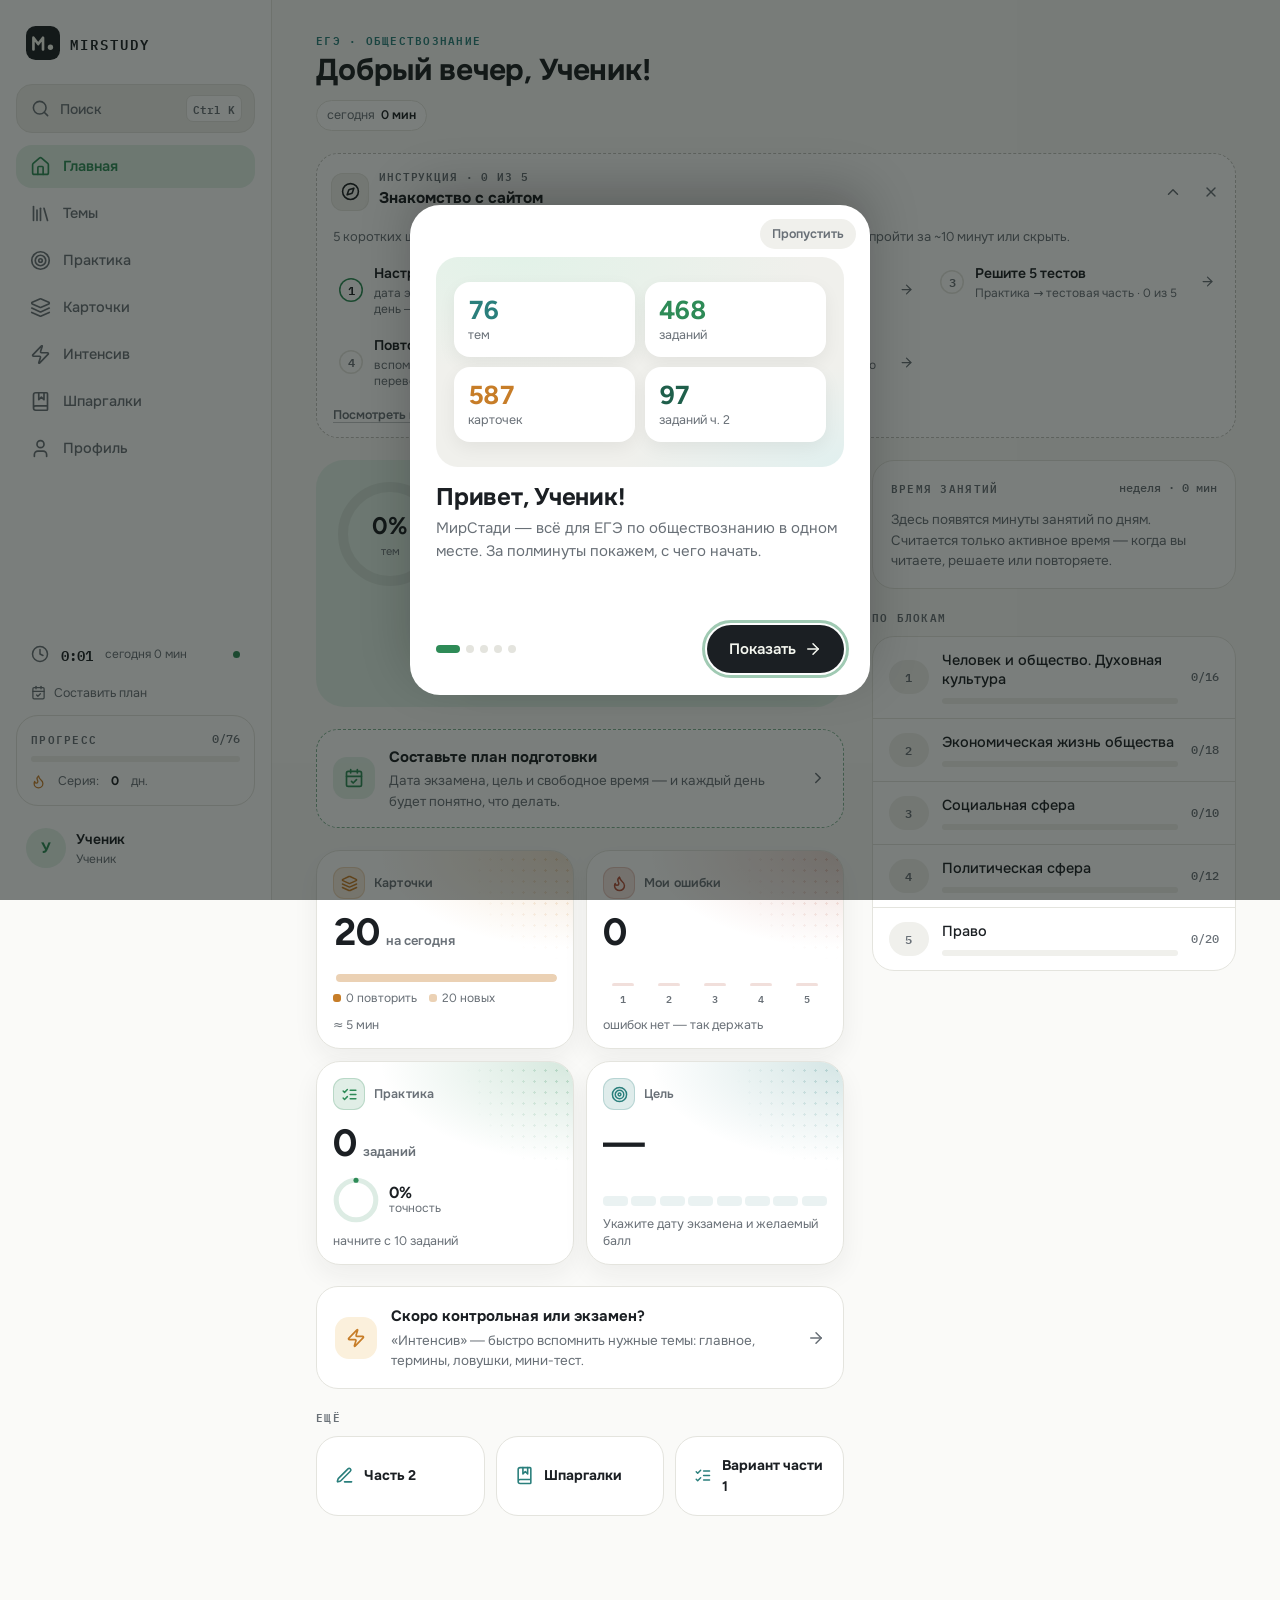
==== index.html @ 25aa282b "МирСтади: полная версия — все 76 тем, план, Интенсив, поиск, перенос прогресса Co-Authored-By: Claud" ====
<!doctype html>
<html lang="ru" data-theme="light">
  <head>
    <meta charset="utf-8" />
    <meta name="viewport" content="width=device-width, initial-scale=1, viewport-fit=cover" />
    <meta name="theme-color" content="#FAFAF8" />
    <meta name="description" content="МирСтади — подготовка к ЕГЭ по обществознанию: полные уроки по кодификатору 2026, тесты с автопроверкой, карточки с интервальным повторением, вторая часть с критериями." />
    <link rel="icon" href="./favicon.svg" type="image/svg+xml" />
    <link rel="manifest" href="./manifest.webmanifest" />
    <link rel="apple-touch-icon" href="./icons/apple-touch-icon.png" />
    <meta name="apple-mobile-web-app-capable" content="yes" />
    <meta name="mobile-web-app-capable" content="yes" />
    <meta name="apple-mobile-web-app-title" content="МирСтади" />
    <meta name="apple-mobile-web-app-status-bar-style" content="default" />
    <title>МирСтади · Обществознание ЕГЭ</title>
    <script>
      // тема до загрузки приложения — чтобы не было «вспышки» светлого фона
      try {
        var t = localStorage.getItem("ms:theme") || "auto";
        var dark = t === "dark" || (t === "auto" && window.matchMedia("(prefers-color-scheme: dark)").matches);
        document.documentElement.setAttribute("data-theme", dark ? "dark" : "light");
      } catch (e) {}
    </script>
    <script type="module" crossorigin src="./assets/index-BAd6mZoc.js"></script>
    <link rel="stylesheet" crossorigin href="./assets/index-C3soVQ2v.css">
  </head>
  <body>
    <div id="root"></div>
  </body>
</html>
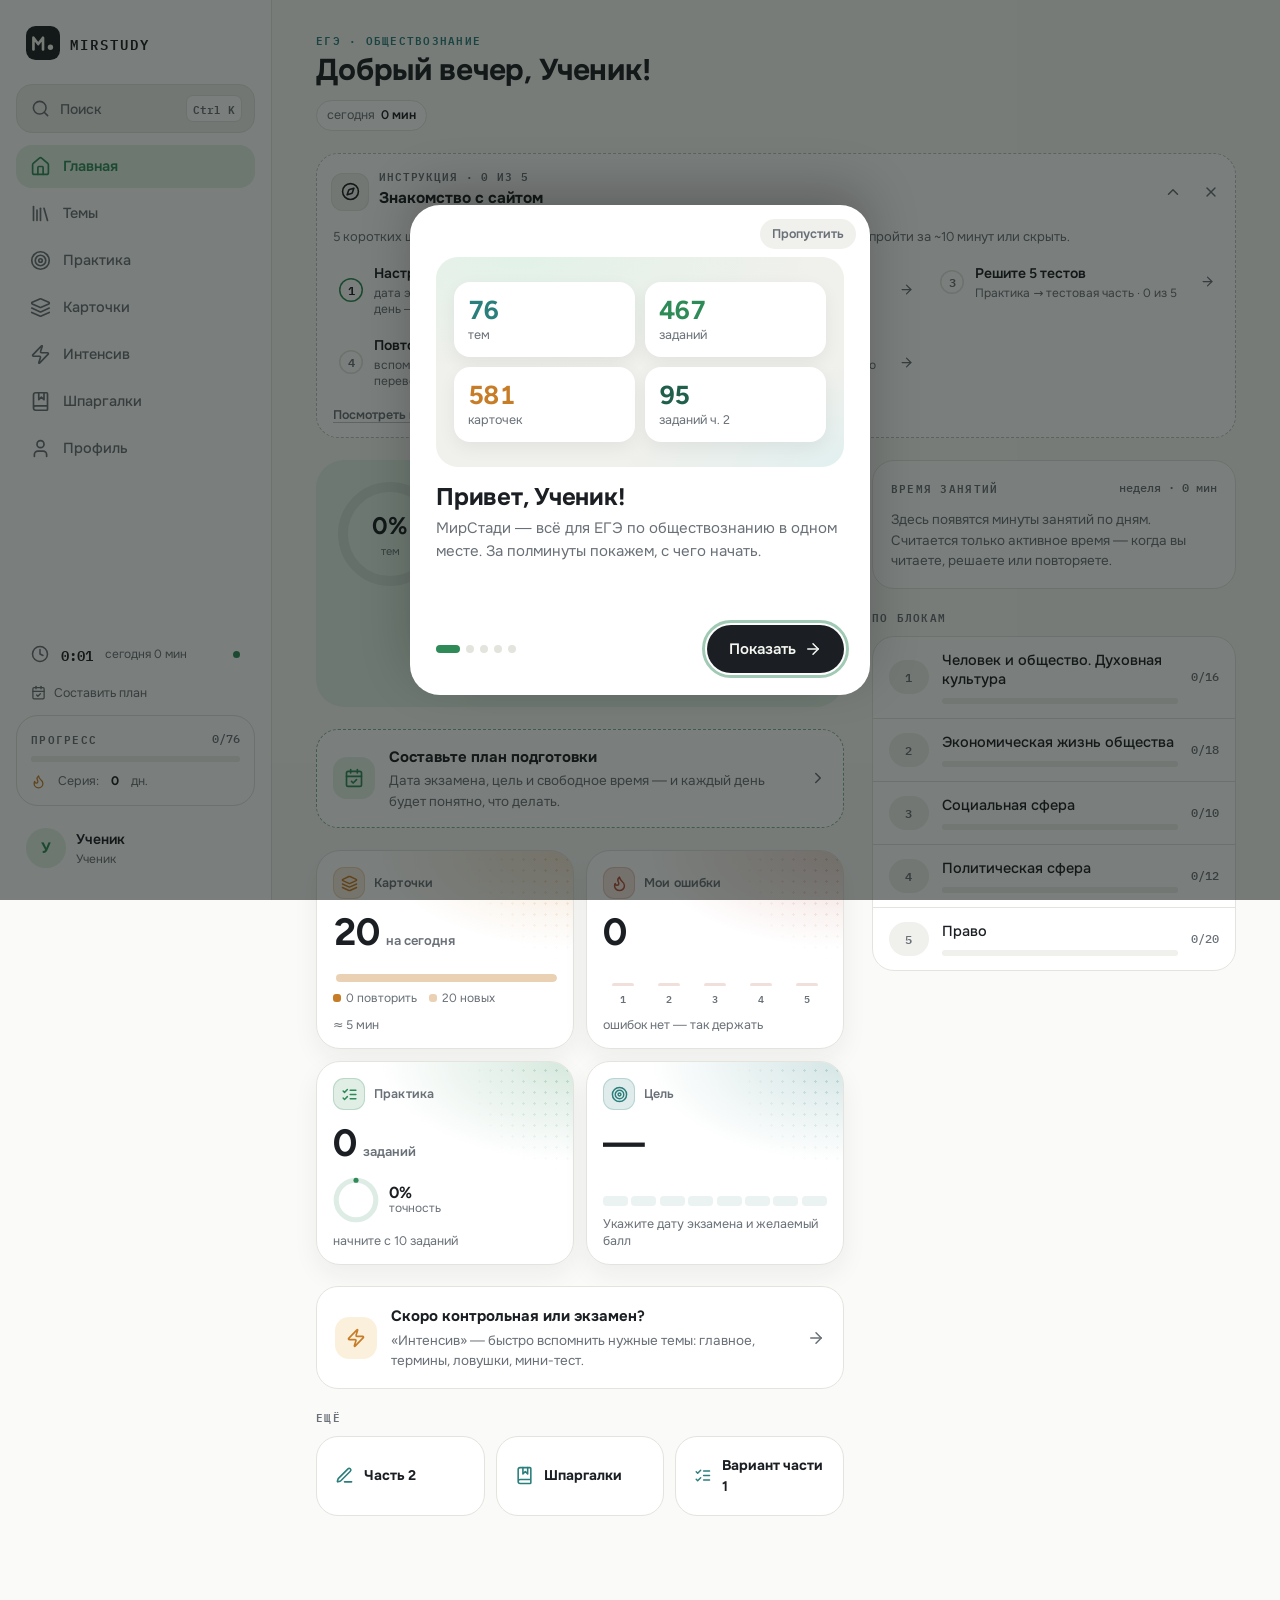
==== commit 04809f79: "МирСтади: защита авторских прав — условия использования, лицензия, отпечатки, защита материалов Co-A" ====
--- a/index.html
+++ b/index.html
@@ -2,6 +2,8 @@
 <html lang="ru" data-theme="light">
   <head>
     <meta charset="utf-8" />
+    <meta name="copyright" content="© 2026 МирСтади. Все права защищены." />
+    <meta name="robots" content="noai, noimageai" />
     <meta name="viewport" content="width=device-width, initial-scale=1, viewport-fit=cover" />
     <meta name="theme-color" content="#FAFAF8" />
     <meta name="description" content="МирСтади — подготовка к ЕГЭ по обществознанию: полные уроки по кодификатору 2026, тесты с автопроверкой, карточки с интервальным повторением, вторая часть с критериями." />
@@ -21,8 +23,8 @@
         document.documentElement.setAttribute("data-theme", dark ? "dark" : "light");
       } catch (e) {}
     </script>
-    <script type="module" crossorigin src="./assets/index-BAd6mZoc.js"></script>
-    <link rel="stylesheet" crossorigin href="./assets/index-C3soVQ2v.css">
+    <script type="module" crossorigin src="./assets/index-CwckjE6f.js"></script>
+    <link rel="stylesheet" crossorigin href="./assets/index-DrXsIjD1.css">
   </head>
   <body>
     <div id="root"></div>
--- a/assets/index-DrXsIjD1.css
+++ b/assets/index-DrXsIjD1.css
@@ -0,0 +1 @@
+@font-face{font-family:Figtree;font-style:normal;font-display:swap;font-weight:400;src:url([data-uri]) format("woff2"),url([data-uri]) format("woff")}@font-face{font-family:Figtree;font-style:normal;font-display:swap;font-weight:500;src:url([data-uri]) format("woff2"),url([data-uri]) format("woff")}@font-face{font-family:Figtree;font-style:normal;font-display:swap;font-weight:600;src:url([data-uri]) format("woff2"),url([data-uri]) format("woff")}@font-face{font-family:Figtree;font-style:normal;font-display:swap;font-weight:700;src:url([data-uri]) format("woff2"),url([data-uri]) format("woff")}@font-face{font-family:Onest;font-style:normal;font-display:swap;font-weight:400;src:url([data-uri]) format("woff2"),url([data-uri]) format("woff")}@font-face{font-family:Onest;font-style:normal;font-display:swap;font-weight:500;src:url([data-uri]) format("woff2"),url([data-uri]) format("woff")}@font-face{font-family:Onest;font-style:normal;font-display:swap;font-weight:600;src:url([data-uri]) format("woff2"),url([data-uri]) format("woff")}@font-face{font-family:Onest;font-style:normal;font-display:swap;font-weight:700;src:url([data-uri]) format("woff2"),url([data-uri]) format("woff")}@font-face{font-family:IBM Plex Mono;font-style:normal;font-display:swap;font-weight:500;src:url([data-uri]) format("woff2"),url([data-uri]) format("woff")}@font-face{font-family:IBM Plex Mono;font-style:normal;font-display:swap;font-weight:600;src:url([data-uri]) format("woff2"),url([data-uri]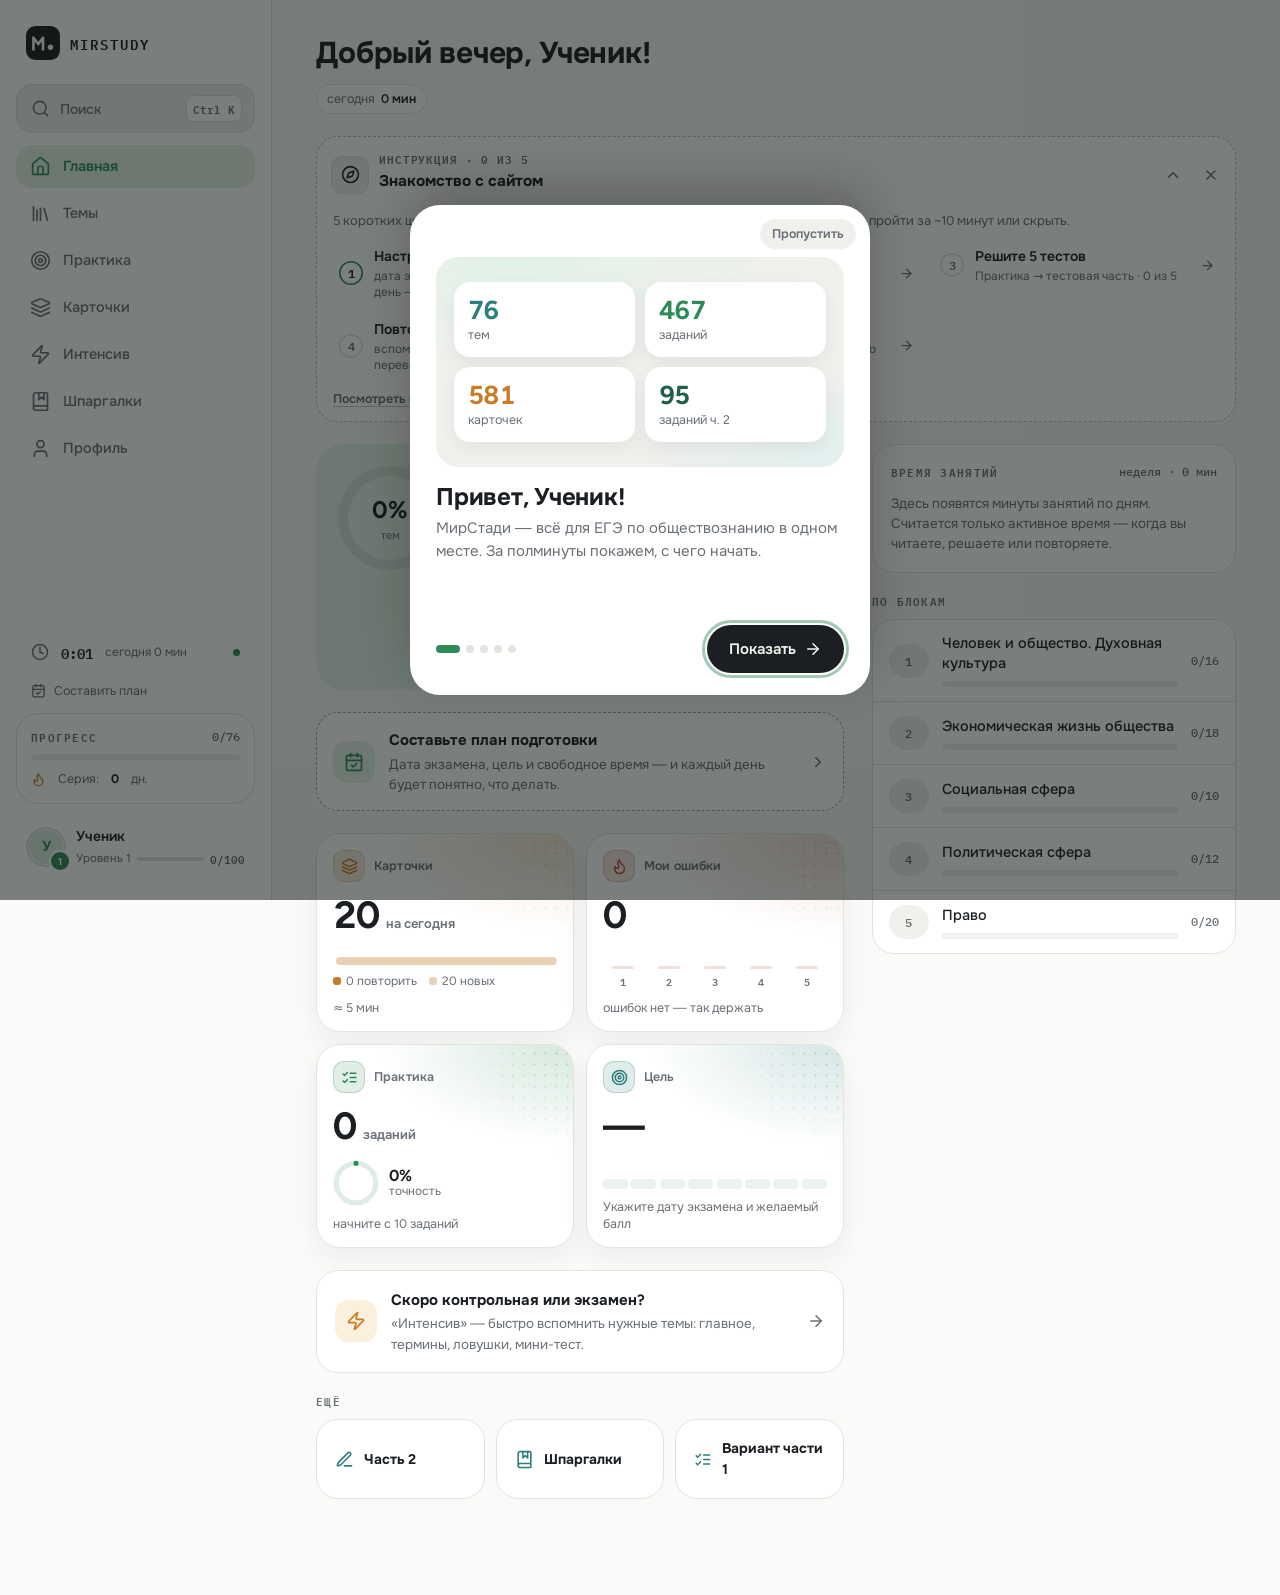
==== commit 3403b9c7: "МирСтади: Telegram Mini App, новые шпаргалки, профиль, XP и уровни - вход по аккаунту Telegram, прог" ====
--- a/index.html
+++ b/index.html
@@ -16,15 +16,28 @@
     <meta name="apple-mobile-web-app-status-bar-style" content="default" />
     <title>МирСтади · Обществознание ЕГЭ</title>
     <script>
+      // Открыто как мини-приложение Telegram? Тогда подключаем его официальный скрипт (лежит рядом,
+      // без обращения к telegram.org) — до запуска приложения, чтобы данные Telegram были готовы сразу.
+      (function () {
+        var tg = false;
+        try {
+          tg = /tgWebApp/.test(location.hash + location.search) ||
+            !!sessionStorage.getItem("__telegram__initParams") || !!window.TelegramWebviewProxy;
+        } catch (e) {}
+        if (tg) document.write('<script src="./tg-web-app.js"><\/script>');
+      })();
+    </script>
+    <script>
       // тема до загрузки приложения — чтобы не было «вспышки» светлого фона
       try {
         var t = localStorage.getItem("ms:theme") || "auto";
-        var dark = t === "dark" || (t === "auto" && window.matchMedia("(prefers-color-scheme: dark)").matches);
+        var tgs = window.Telegram && window.Telegram.WebApp && window.Telegram.WebApp.initData && window.Telegram.WebApp.colorScheme;
+        var dark = t === "dark" || (t === "auto" && (tgs ? tgs === "dark" : window.matchMedia("(prefers-color-scheme: dark)").matches));
         document.documentElement.setAttribute("data-theme", dark ? "dark" : "light");
       } catch (e) {}
     </script>
-    <script type="module" crossorigin src="./assets/index-CwckjE6f.js"></script>
-    <link rel="stylesheet" crossorigin href="./assets/index-DrXsIjD1.css">
+    <script type="module" crossorigin src="./assets/index-DXVHisf0.js"></script>
+    <link rel="stylesheet" crossorigin href="./assets/index-BybzVU8h.css">
   </head>
   <body>
     <div id="root"></div>
--- a/assets/index-BybzVU8h.css
+++ b/assets/index-BybzVU8h.css
@@ -0,0 +1 @@
+@font-face{font-family:Figtree;font-style:normal;font-display:swap;font-weight:400;src:url([data-uri]) format("woff2"),url([data-uri]) format("woff")}@font-face{font-family:Figtree;font-style:normal;font-display:swap;font-weight:500;src:url([data-uri]) format("woff2"),url([data-uri]) format("woff")}@font-face{font-family:Figtree;font-style:normal;font-display:swap;font-weight:600;src:url([data-uri]) format("woff2"),url([data-uri]) format("woff")}@font-face{font-family:Figtree;font-style:normal;font-display:swap;font-weight:700;src:url([data-uri]) format("woff2"),url([data-uri]) format("woff")}@font-face{font-family:Onest;font-style:normal;font-display:swap;font-weight:400;src:url([data-uri]) format("woff2"),url([data-uri]) format("woff")}@font-face{font-family:Onest;font-style:normal;font-display:swap;font-weight:500;src:url([data-uri]) format("woff2"),url([data-uri]) format("woff")}@font-face{font-family:Onest;font-style:normal;font-display:swap;font-weight:600;src:url([data-uri]) format("woff2"),url([data-uri]) format("woff")}@font-face{font-family:Onest;font-style:normal;font-display:swap;font-weight:700;src:url([data-uri]) format("woff2"),url([data-uri]) format("woff")}@font-face{font-family:IBM Plex Mono;font-style:normal;font-display:swap;font-weight:500;src:url([data-uri]) format("woff2"),url([data-uri]) format("woff")}@font-face{font-family:IBM Plex Mono;font-style:normal;font-display:swap;font-weight:600;src:url([data-uri]) format("woff2"),url([data-uri]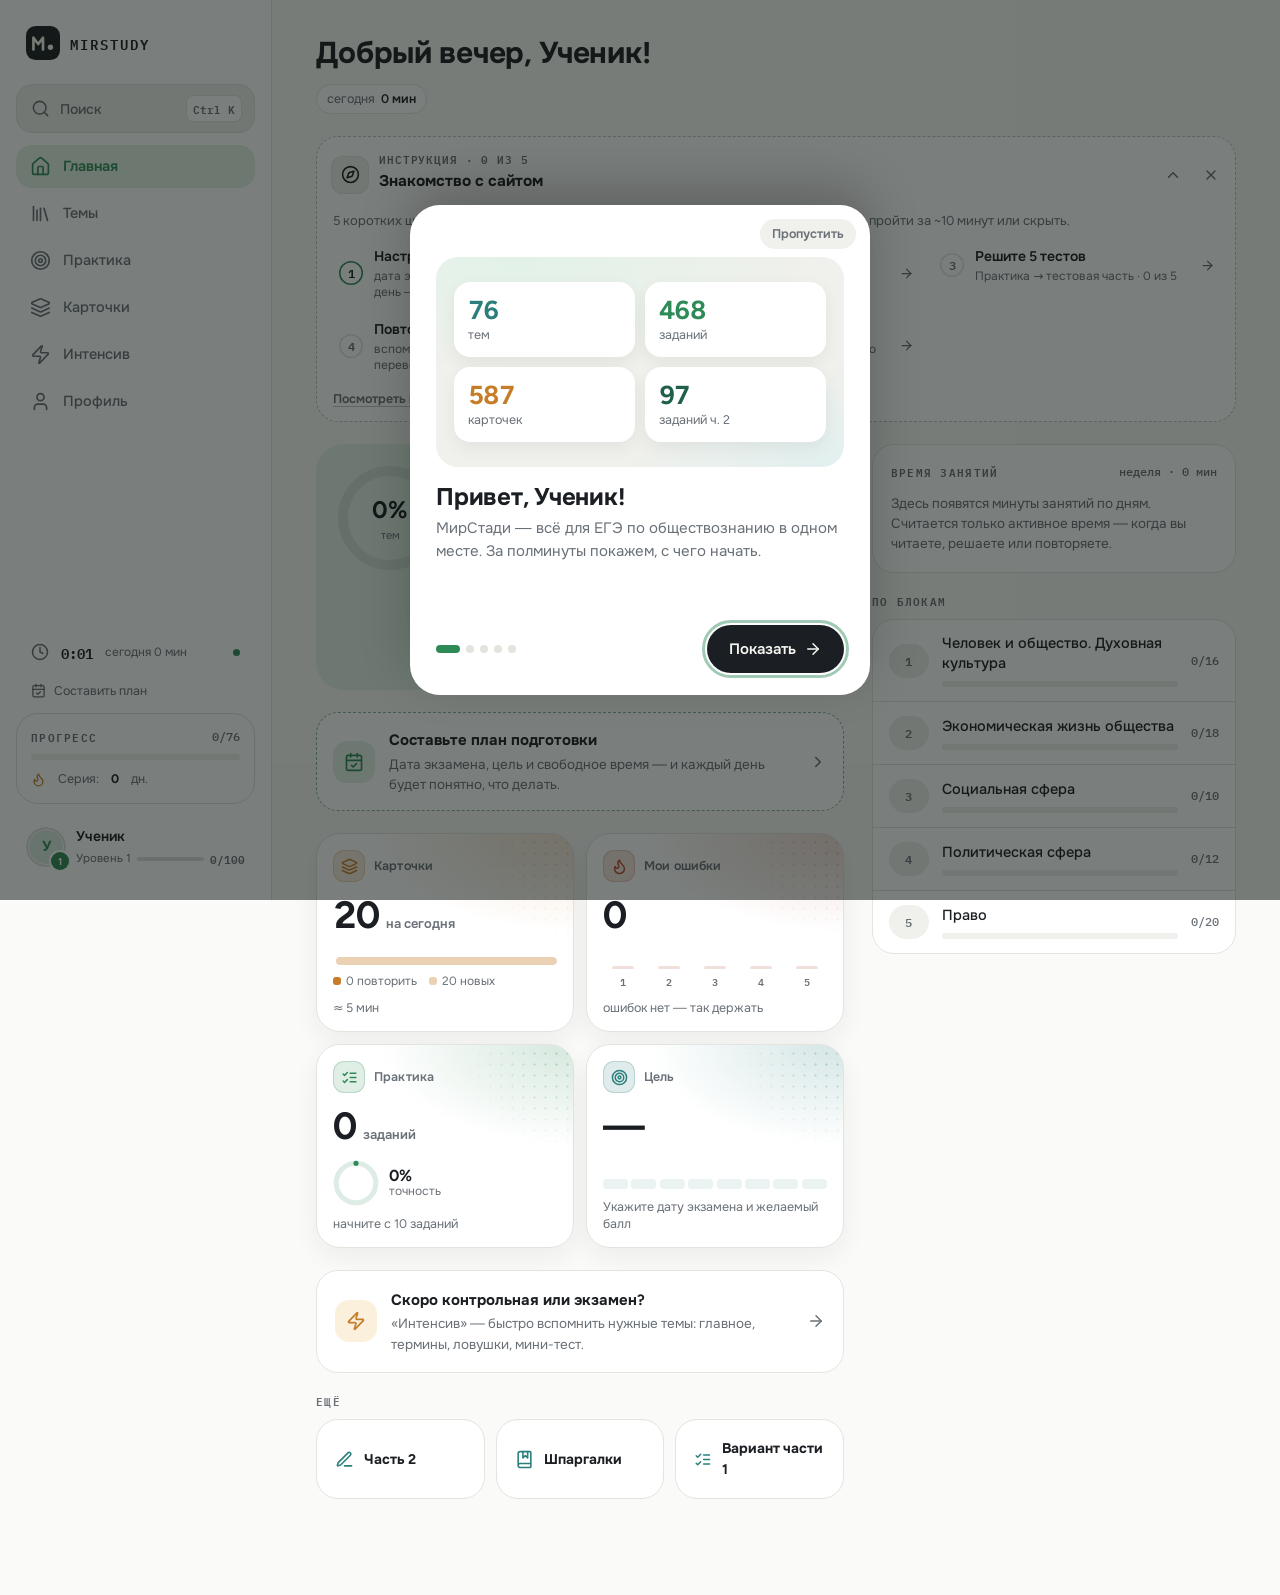
==== commit 46b64d68: "МирСтади: шпаргалки — вкладкой в «Практике», исправлен график № 21, политика — про Telegram Co-Autho" ====
--- a/index.html
+++ b/index.html
@@ -36,8 +36,8 @@
         document.documentElement.setAttribute("data-theme", dark ? "dark" : "light");
       } catch (e) {}
     </script>
-    <script type="module" crossorigin src="./assets/index-DXVHisf0.js"></script>
-    <link rel="stylesheet" crossorigin href="./assets/index-BybzVU8h.css">
+    <script type="module" crossorigin src="./assets/index-BrsRwT3t.js"></script>
+    <link rel="stylesheet" crossorigin href="./assets/index-D3bYcHNE.css">
   </head>
   <body>
     <div id="root"></div>
--- a/assets/index-D3bYcHNE.css
+++ b/assets/index-D3bYcHNE.css
@@ -0,0 +1 @@
+@font-face{font-family:Figtree;font-style:normal;font-display:swap;font-weight:400;src:url([data-uri]) format("woff2"),url([data-uri]) format("woff")}@font-face{font-family:Figtree;font-style:normal;font-display:swap;font-weight:500;src:url([data-uri]) format("woff2"),url([data-uri]) format("woff")}@font-face{font-family:Figtree;font-style:normal;font-display:swap;font-weight:600;src:url([data-uri]) format("woff2"),url([data-uri]) format("woff")}@font-face{font-family:Figtree;font-style:normal;font-display:swap;font-weight:700;src:url([data-uri]) format("woff2"),url([data-uri]) format("woff")}@font-face{font-family:Onest;font-style:normal;font-display:swap;font-weight:400;src:url([data-uri]) format("woff2"),url([data-uri]) format("woff")}@font-face{font-family:Onest;font-style:normal;font-display:swap;font-weight:500;src:url([data-uri]) format("woff2"),url([data-uri]) format("woff")}@font-face{font-family:Onest;font-style:normal;font-display:swap;font-weight:600;src:url([data-uri]) format("woff2"),url([data-uri]) format("woff")}@font-face{font-family:Onest;font-style:normal;font-display:swap;font-weight:700;src:url([data-uri]) format("woff2"),url([data-uri]) format("woff")}@font-face{font-family:IBM Plex Mono;font-style:normal;font-display:swap;font-weight:500;src:url([data-uri]) format("woff2"),url([data-uri]) format("woff")}@font-face{font-family:IBM Plex Mono;font-style:normal;font-display:swap;font-weight:600;src:url([data-uri]) format("woff2"),url([data-uri]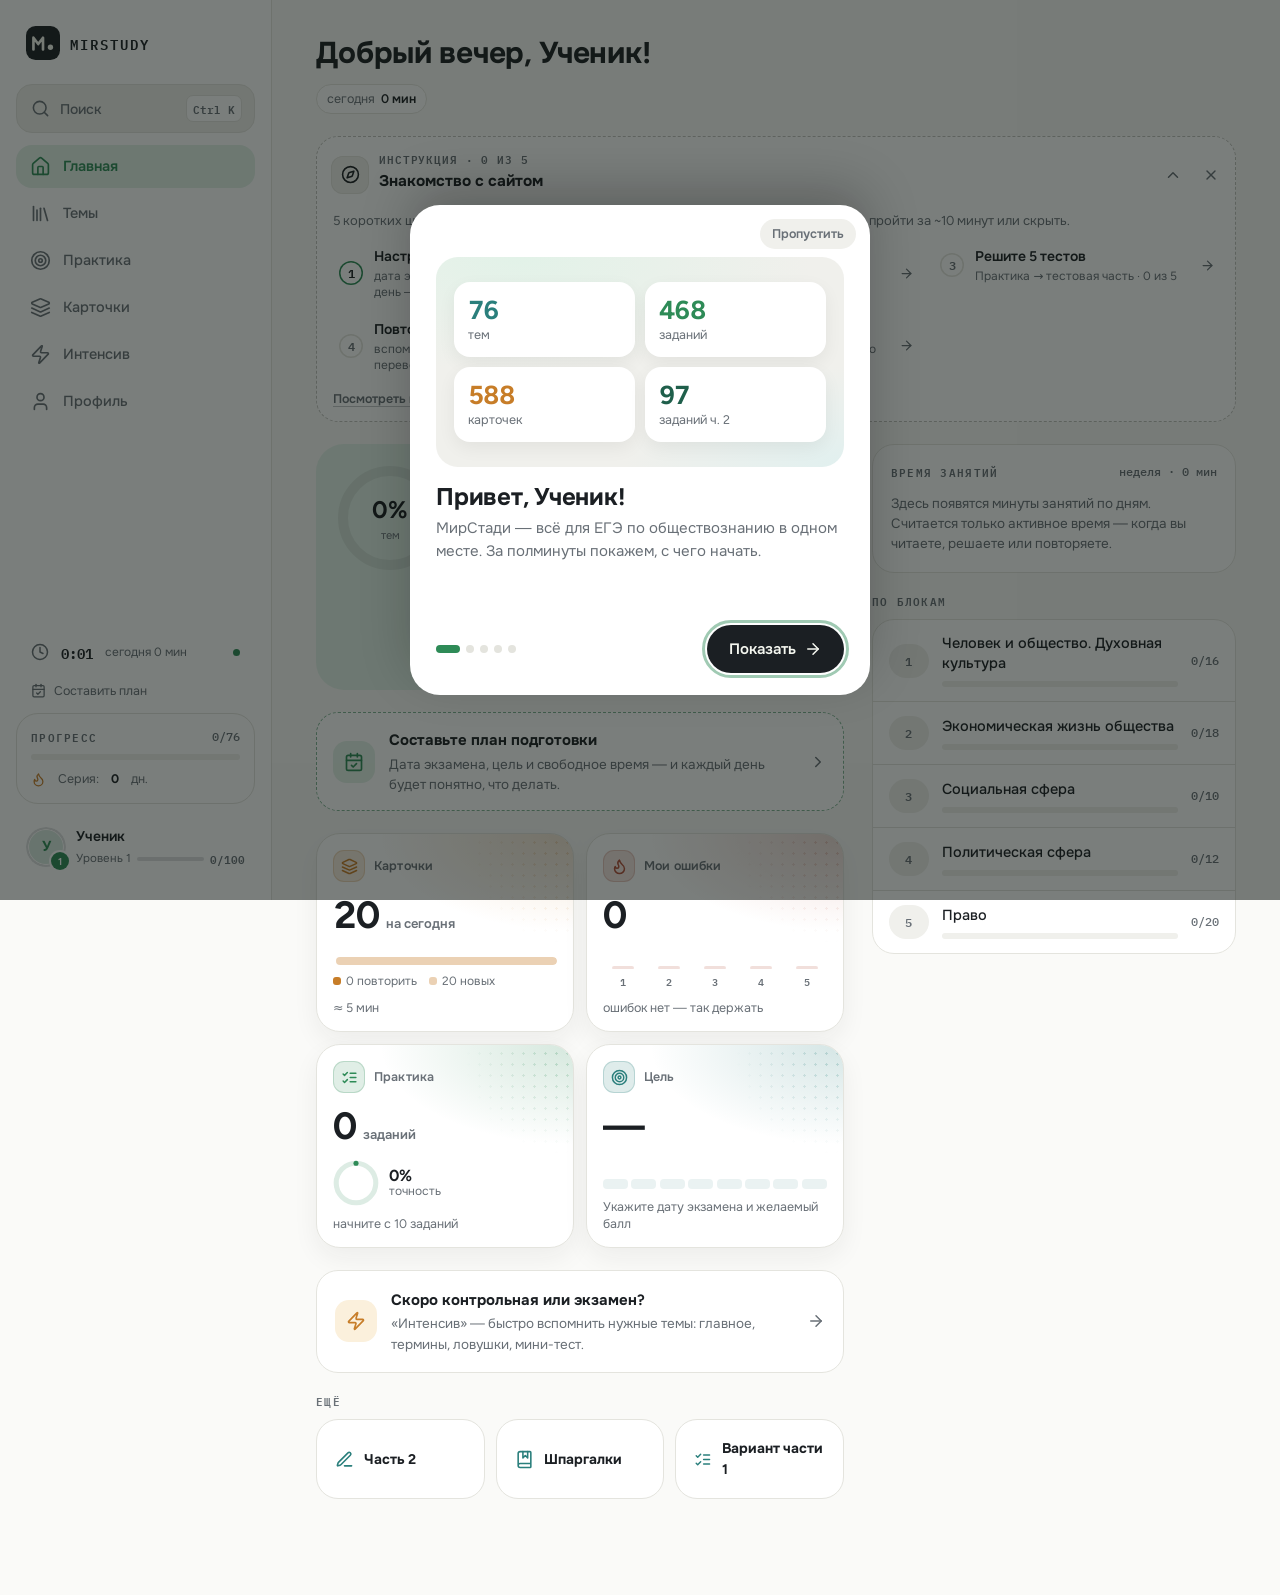
==== commit bbf367dc: "МирСтади: политика (сервер с согласия), админ-панель учеников, установщик сервера Co-Authored-By: Cl" ====
--- a/index.html
+++ b/index.html
@@ -36,8 +36,8 @@
         document.documentElement.setAttribute("data-theme", dark ? "dark" : "light");
       } catch (e) {}
     </script>
-    <script type="module" crossorigin src="./assets/index-BrsRwT3t.js"></script>
-    <link rel="stylesheet" crossorigin href="./assets/index-D3bYcHNE.css">
+    <script type="module" crossorigin src="./assets/index-D8DH08AY.js"></script>
+    <link rel="stylesheet" crossorigin href="./assets/index-DOPioj6W.css">
   </head>
   <body>
     <div id="root"></div>
--- a/assets/index-DOPioj6W.css
+++ b/assets/index-DOPioj6W.css
@@ -0,0 +1 @@
+@font-face{font-family:Figtree;font-style:normal;font-display:swap;font-weight:400;src:url([data-uri]) format("woff2"),url([data-uri]) format("woff")}@font-face{font-family:Figtree;font-style:normal;font-display:swap;font-weight:500;src:url([data-uri]) format("woff2"),url([data-uri]) format("woff")}@font-face{font-family:Figtree;font-style:normal;font-display:swap;font-weight:600;src:url([data-uri]) format("woff2"),url([data-uri]) format("woff")}@font-face{font-family:Figtree;font-style:normal;font-display:swap;font-weight:700;src:url([data-uri]) format("woff2"),url([data-uri]) format("woff")}@font-face{font-family:Onest;font-style:normal;font-display:swap;font-weight:400;src:url([data-uri]) format("woff2"),url([data-uri]) format("woff")}@font-face{font-family:Onest;font-style:normal;font-display:swap;font-weight:500;src:url([data-uri]) format("woff2"),url([data-uri]) format("woff")}@font-face{font-family:Onest;font-style:normal;font-display:swap;font-weight:600;src:url([data-uri]) format("woff2"),url([data-uri]) format("woff")}@font-face{font-family:Onest;font-style:normal;font-display:swap;font-weight:700;src:url([data-uri]) format("woff2"),url([data-uri]) format("woff")}@font-face{font-family:IBM Plex Mono;font-style:normal;font-display:swap;font-weight:500;src:url([data-uri]) format("woff2"),url([data-uri]) format("woff")}@font-face{font-family:IBM Plex Mono;font-style:normal;font-display:swap;font-weight:600;src:url([data-uri]) format("woff2"),url([data-uri]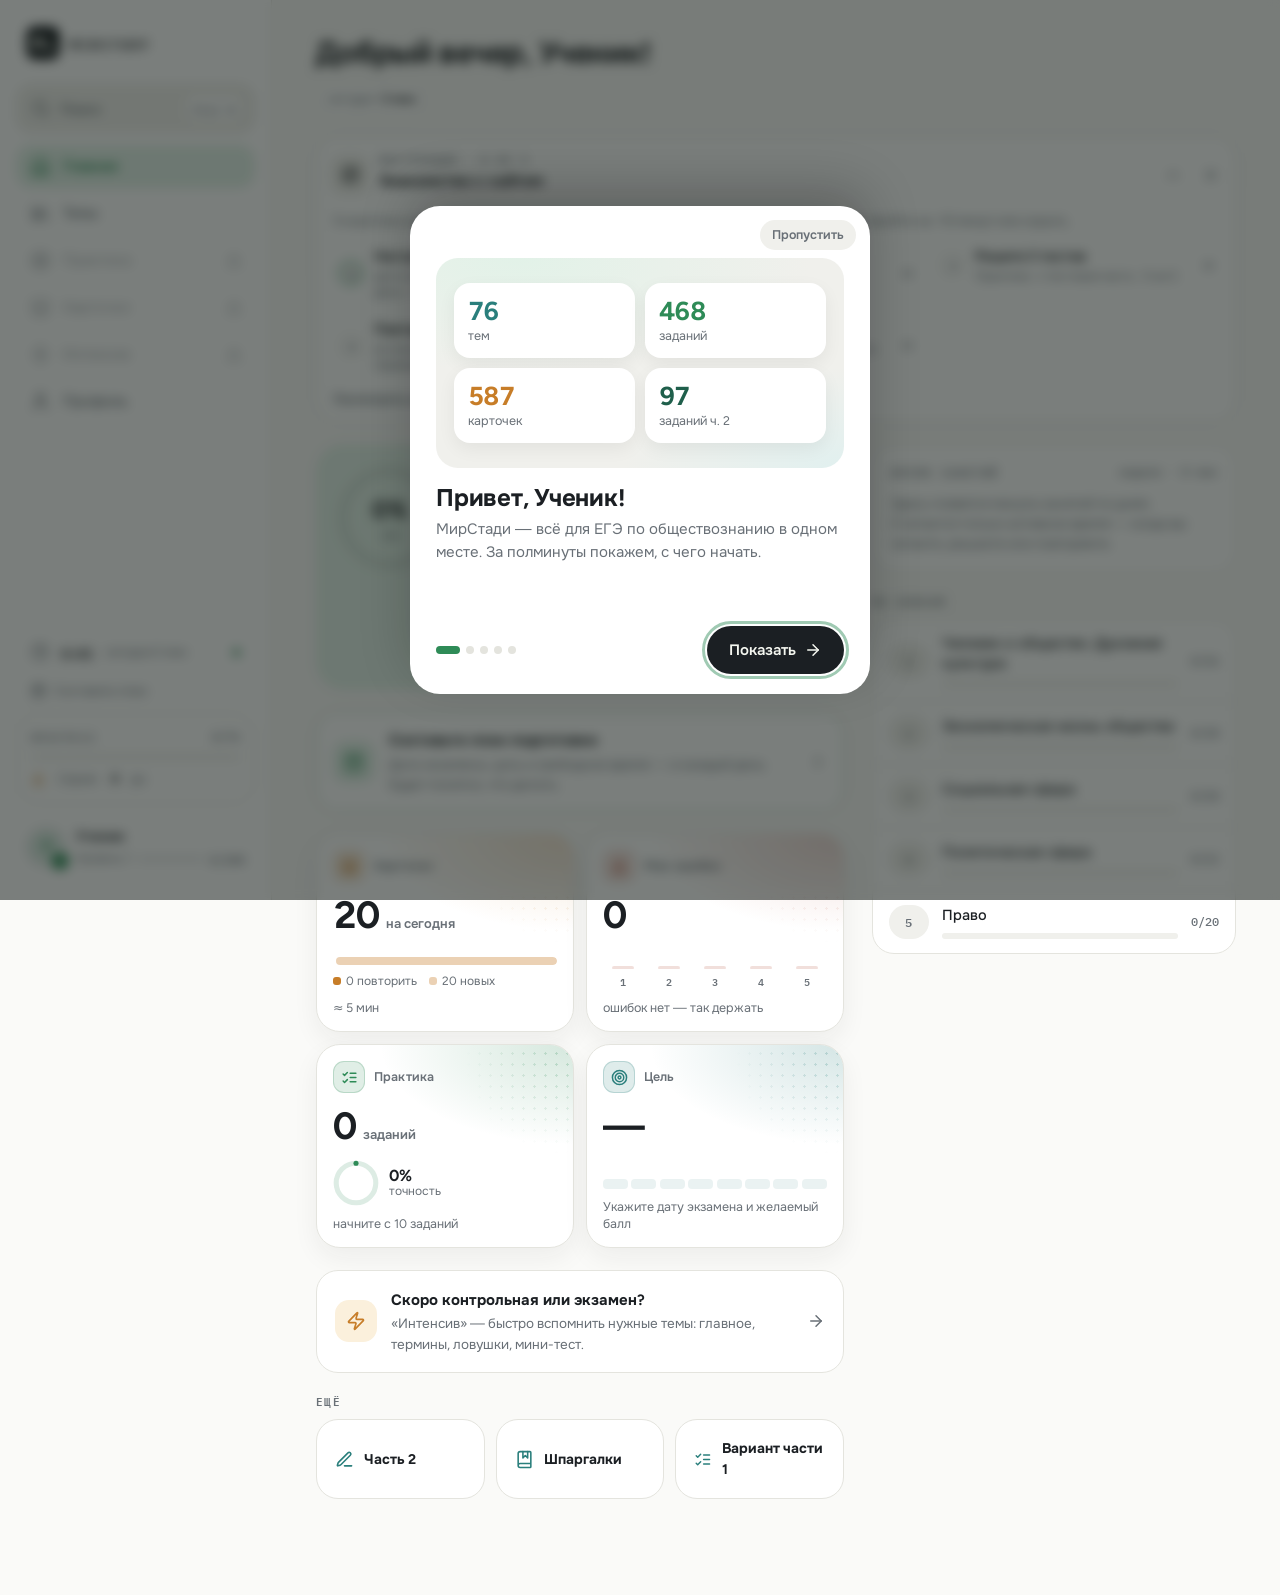
==== commit 52dbb1a7: "МирСтади: блоки тем свёрнуты, даты ЕГЭ 2027, пошаговое открытие разделов и подсказки по центру Co-Au" ====
--- a/index.html
+++ b/index.html
@@ -36,8 +36,8 @@
         document.documentElement.setAttribute("data-theme", dark ? "dark" : "light");
       } catch (e) {}
     </script>
-    <script type="module" crossorigin src="./assets/index-D8DH08AY.js"></script>
-    <link rel="stylesheet" crossorigin href="./assets/index-DOPioj6W.css">
+    <script type="module" crossorigin src="./assets/index-CpTUqFh_.js"></script>
+    <link rel="stylesheet" crossorigin href="./assets/index-BkjxL7Q1.css">
   </head>
   <body>
     <div id="root"></div>
--- a/assets/index-BkjxL7Q1.css
+++ b/assets/index-BkjxL7Q1.css
@@ -0,0 +1 @@
+@font-face{font-family:Figtree;font-style:normal;font-display:swap;font-weight:400;src:url([data-uri]) format("woff2"),url([data-uri]) format("woff")}@font-face{font-family:Figtree;font-style:normal;font-display:swap;font-weight:500;src:url([data-uri]) format("woff2"),url([data-uri]) format("woff")}@font-face{font-family:Figtree;font-style:normal;font-display:swap;font-weight:600;src:url([data-uri]) format("woff2"),url([data-uri]) format("woff")}@font-face{font-family:Figtree;font-style:normal;font-display:swap;font-weight:700;src:url([data-uri]) format("woff2"),url([data-uri]) format("woff")}@font-face{font-family:Onest;font-style:normal;font-display:swap;font-weight:400;src:url([data-uri]) format("woff2"),url([data-uri]) format("woff")}@font-face{font-family:Onest;font-style:normal;font-display:swap;font-weight:500;src:url([data-uri]) format("woff2"),url([data-uri]) format("woff")}@font-face{font-family:Onest;font-style:normal;font-display:swap;font-weight:600;src:url([data-uri]) format("woff2"),url([data-uri]) format("woff")}@font-face{font-family:Onest;font-style:normal;font-display:swap;font-weight:700;src:url([data-uri]) format("woff2"),url([data-uri]) format("woff")}@font-face{font-family:IBM Plex Mono;font-style:normal;font-display:swap;font-weight:500;src:url([data-uri]) format("woff2"),url([data-uri]) format("woff")}@font-face{font-family:IBM Plex Mono;font-style:normal;font-display:swap;font-weight:600;src:url([data-uri]) format("woff2"),url([data-uri]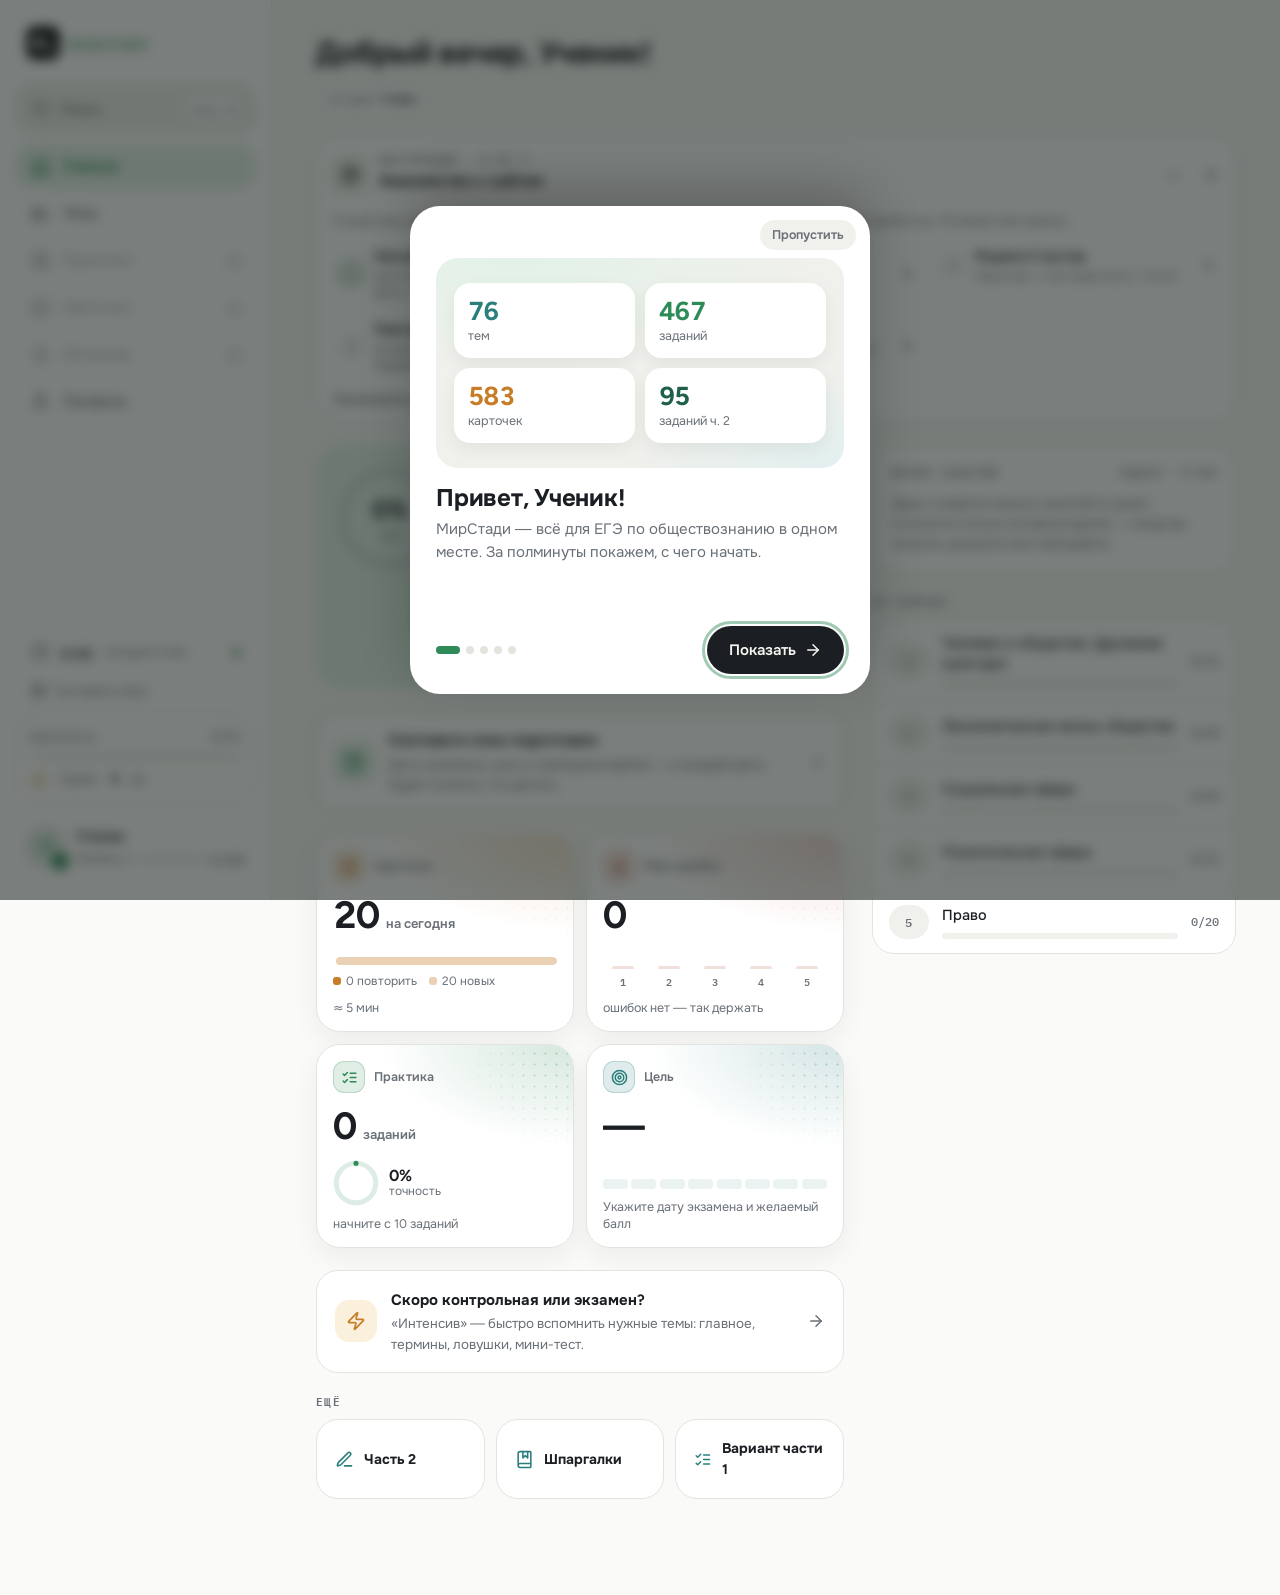
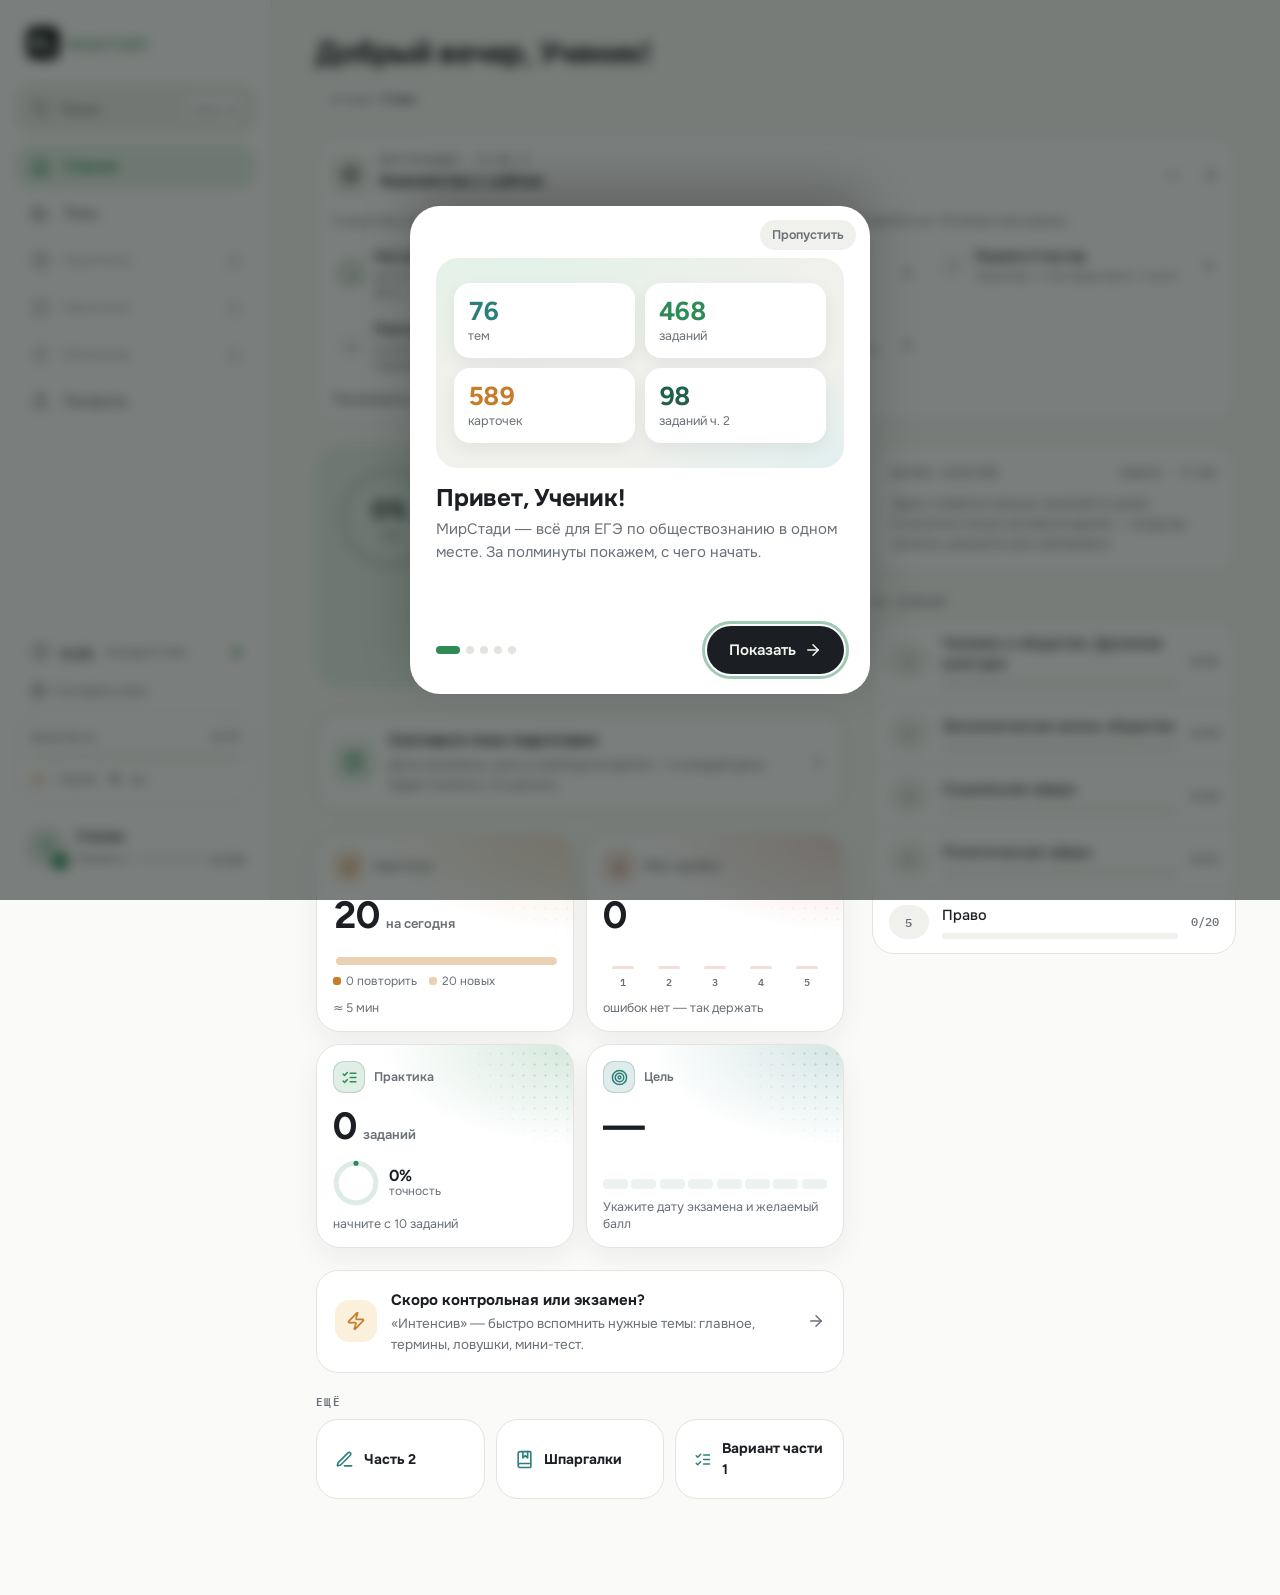
